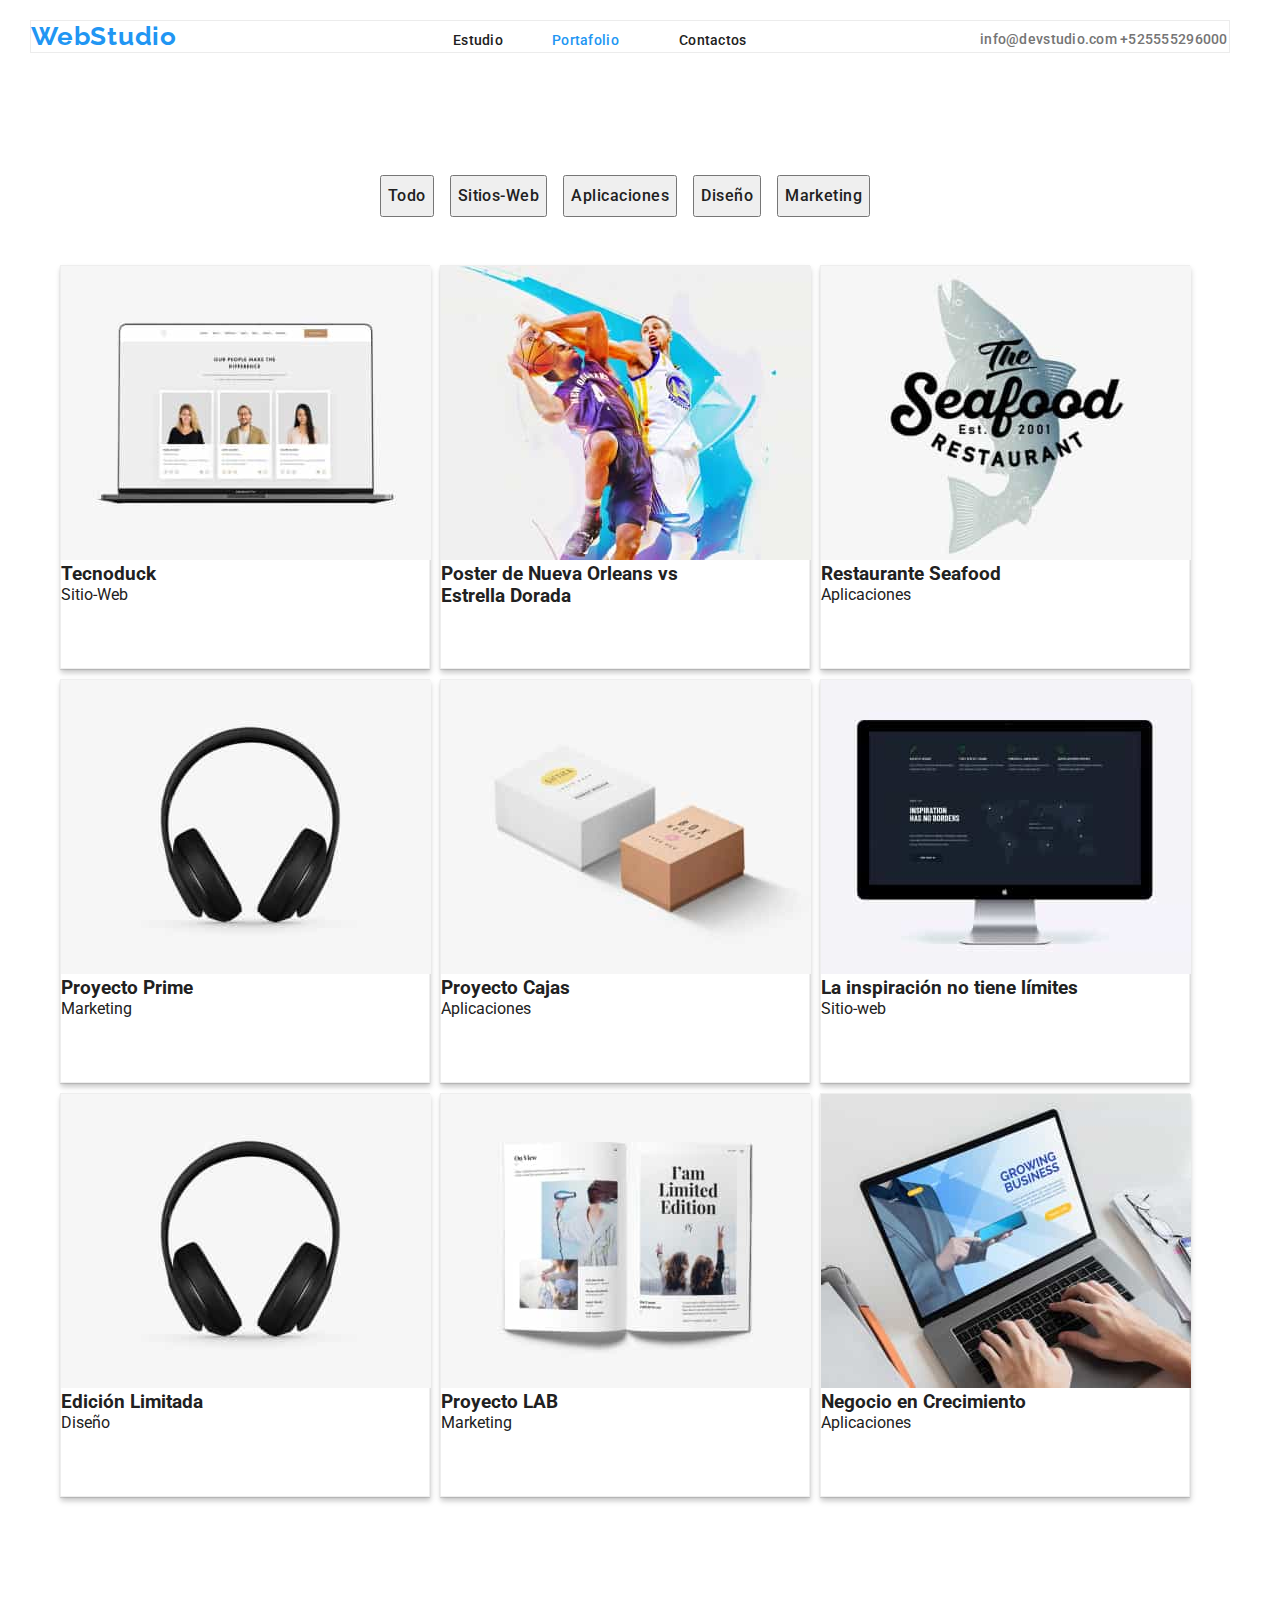
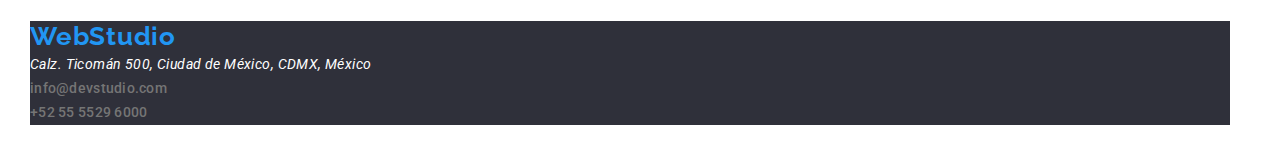
==== portfolio.html @ 1315d162 "update index and portfolio" ====
<!DOCTYPE html>
<html lang="en">
  <head>
    <meta charset="UTF-8" >
    <meta http-equiv="X-UA-Compatible" content="IE=edge" >
    <meta name="viewport" content="width=device-width, initial-scale=1.0" >
    <title>WebStudio</title>
    <link
      rel="stylesheet"
      href="https://cdnjs.cloudflare.com/ajax/libs/modern-normalize/1.1.0/modern-normalize.css"
    />
    <link rel="stylesheet" href="./css/styles.css" >
    <link rel="preconnect" href="https://fonts.googleapis.com" >
    <link rel="preconnect" href="https://fonts.gstatic.com" crossorigin >
    <link
      href="https://fonts.googleapis.com/css2?family=Raleway:wght@700&family=Roboto:wght@400;500;700;900&display=swap"
      rel="stylesheet"
    >
  </head>
  <body>
    <div class="container">
    <header>
      <div class="menu-container">
      <a class="logo" href="">WebStudio</a>
      <nav>
        <ul class="links">
          <li><a class="link1" href="index.html">Estudio</a></li>
          <li><a class="link2 active" href="portfolio.html">Portafolio</a></li>
          <li><a class="link3" href="#">Contactos</a></li>
        </ul>
      </nav>
      <ul>
        <li>
          <a class="contact1" href="mailto:info@devstudio.com"
            >info@devstudio.com</a
          >
        </li>
        <li>
          <a class="contact2" href="tel:+525555296000">+525555296000</a>
        </li>
      </ul>
      </div>
    </header>
    <main>
      <section>
        <ul class="buttons-container">
          <li><button class="buttons" type="button">Todo</button></li>
          <li><button class="buttons" type="button">Sitios-Web</button></li>
          <li><button class="buttons" type="button">Aplicaciones</button></li>
          <li><button class="buttons" type="button">Diseño</button></li>
          <li><button class="buttons" type="button">Marketing</button></li>
        </ul>
        <ul class="proyects-container">
          <li class="proyects-card">
            <img src="./images/tecnoduck.jpg" alt="Tecnoduck" width="370">
            <h3>Tecnoduck</h3>
            <p>Sitio-Web</p>
          </li>
          <li class="proyects-card">
            <img src="./images/posterneworle.jpg" alt="poster" width="370">
            <h3>Poster de Nueva Orleans vs </h3>
            <h3>Estrella Dorada</h3>
          </li>
          <li class="proyects-card">
            <img src="./images/seafood.jpg" alt="food" width="370">
            <h3>Restaurante Seafood</h3>
            <p>Aplicaciones</p>
          </li>
          <li class="proyects-card">
            <img src="./images/prime.jpg" alt="Proyecto Prime" width="370">
            <h3>Proyecto Prime</h3>
            <p>Marketing</p>
          </li>
          <li class="proyects-card">
            <img src="./images/box.jpg" alt="Proyecto Cajas" width="370">
            <h3>Proyecto Cajas</h3>
            <p>Aplicaciones</p>
          </li>
          <li class="proyects-card">
            <img
              src="./images/limit.jpg"
              alt="La inspiración no tiene límites"
              width="370"
            >
            <h3>La inspiración no tiene límites</h3>
            <p>Sitio-web</p>
          </li>
          <li class="proyects-card">
            <img src="./images/prime.jpg" alt="Edición Limitada" width="370">
            <h3>Edición Limitada</h3>
            <p>Diseño</p>
          </li>
          <li class="proyects-card">
            <img src="./images/lab.jpg" alt="Proyecto LAB" width="370">
            <h3>Proyecto LAB</h3>
            <p>Marketing</p>
          </li>
          <li class="proyects-card">
            <img
              src="./images/crecimiento.jpg"
              alt="Negocio en Crecimiento"
              width="370"
            >
            <h3>Negocio en Crecimiento</h3>
            <p>Aplicaciones</p>
          </li>
        </ul>
      </section>
    </main>
    <footer>
      <div class="piepage">
      <a class="logo" href="">WebStudio</a>
      <address>
        <ul>
          <li>Calz. Ticomán 500, Ciudad de México, CDMX, México</li>
          <li><a class="contact" href="mailto:info@devstudio.com">info@devstudio.com</a></li>
          <li><a class="contact" href="tel:+525555296000">+52 55 5529 6000</a></li>
        </ul>
      </address>
      </div>
    </footer>
    </div>
  </body>
</html>
---- css/styles.css ----
:root {
  --brand-color: #212121;
  --brand2-color: #2196f3;
  --brand3-color: #ffffff;
  --brand4-color: #757575;
}
* {
  box-sizing: border-box;
  margin: 0;
  padding: 0;
}
body {
  font-family: 'Roboto', sans-serif;
  color: var(--brand-color);
  list-style-type: none;
}
li {
  list-style-type: none;
}
section{
  padding-top: 94px;
  padding-bottom: 94px;
}
.logo {
  font-family: 'Raleway', sans-serif;
  font-style: normal;
  font-weight: 700;
  font-size: 26px;
  line-height: 31px;
  /* identical to box height */
  letter-spacing: 0.03em;
  color: var(--brand2-color);
  text-decoration: none;
}
.link1 {
  position: absolute;
  width: 49px;
  height: 16px;
  left: 453px;
  top: 32px;
  font-style: normal;
  font-weight: 500;
  font-size: 14px;
  line-height: 16px;
  letter-spacing: 0.02em;
  color: var(--brand-color);
  text-decoration: none;
}
.link2 {
  position: absolute;
  width: 65px;
  height: 16px;
  left: 552px;
  top: 32px;
  font-style: normal;
  font-weight: 500;
  font-size: 14px;
  line-height: 16px;
  letter-spacing: 0.02em;
  color: var(--brand-color);
  text-decoration: none;
}
.link3 {
  position: absolute;
  width: 59px;
  height: 16px;
  left: 679px;
  top: 32px;
  font-style: normal;
  font-weight: 500;
  font-size: 14px;
  line-height: 16px;
  letter-spacing: 0.02em;
  color: var(--brand-color);
  text-decoration: none;
}
.link1:hover,
.link2:hover,
.link3:hover,
.contact:hover {
  color: var(--brand2-color);
}
.buttons:hover,
.button1:hover {
  background-color: var(--brand2-color);
  color: var(--brand3-color);
  box-shadow: 0px 3px 1px rgba(0, 0, 0, 0.1), 0px 1px 2px rgba(0, 0, 0, 0.08),
    0px 2px 2px rgba(0, 0, 0, 0.12);
  border-radius: 4px;
}
.link1.active,
.link2.active,
.link3.active,
.button1:active,
.contact:active {
  color: var(--brand2-color);
}
.buttons:focus {
  background-color: var(--brand2-color);
  color: var(--brand3-color);
}
.contact1 {
  position: absolute;
  width: 135px;
  height: 16px;
  left: 980px;
  top: 32px;
  font-style: normal;
  font-weight: 500;
  font-size: 14px;
  line-height: 1.14;
  letter-spacing: 0.02em;
  color: var(--brand4-color);
  list-style: none;
  text-decoration: none;
}
.contact2 {
  position: absolute;
  width: 118px;
  height: 16px;
  left: 1120px;
  top: 32px;
  font-style: normal;
  font-weight: 500;
  font-size: 14px;
  line-height: 1.14;
  letter-spacing: 0.02em;
  color: var(--brand4-color);
  list-style: none;
  text-decoration: none;
}
.contact {
  width: 118px;
  height: 16px;
  font-style: normal;
  font-weight: 500;
  font-size: 14px;
  line-height: 1.14;
  letter-spacing: 0.02em;
  color: var(--brand4-color);
  list-style: none;
  text-decoration: none;
}
.title1 {
  width: 1200px;
  font-style: normal;
  font-weight: 900;
  font-size: 44px;
  line-height: 1.36;
  text-align: center;
  letter-spacing: 0.06em;
  text-transform: uppercase;
  color: #ffffff;
  background: #2f303a;
}
.button1 {
  font-style: normal;
  font-weight: 700;
  font-size: 16px;
  line-height: 1.87;
  background: var(--brand2-color);
  box-shadow: 0px 4px 4px rgba(0, 0, 0, 0.15);
  border-radius: 4px;
  cursor: pointer;
  /* display: flex; */
  align-items: center;
  text-align: center;
  letter-spacing: 0.06em;
  color: var(--brand3-color);
}

.buttons {
  font-style: normal;
  font-weight: 500;
  font-size: 16px;
  line-height: 1.62;
  /* identical to box height, or 162% */
  text-align: center;
  letter-spacing: 0.03em;
  color: var(--brand-color);
  cursor: pointer;
  margin: 8px;
  padding: 6px 6px;
}

.text {
  font-style: normal;
  font-weight: 400;
  font-size: 14px;
  line-height: 1.71;
  /* or 171% */
  letter-spacing: 0.03em;
  color: var(--brand4-color);
  margin-left: 1px;
}

.title2 {
  font-style: normal;
  font-weight: 700;
  font-size: 36px;
  line-height: 2.62;
  text-align: center;
  letter-spacing: 0.03em;
  color: var(--brand-color);
  margin-left: 50px;
}

.title3 {
  font-style: normal;
  font-weight: 500;
  font-size: 16px;
  line-height: 1.18;
  /* identical to box height */
  text-align: center;
  letter-spacing: 0.03em;
  color: var(--brand-color);
}

.subtitles {
  display: flex;
  font-style: normal;
  font-weight: 700;
  font-size: 14px;
  line-height: 1.14;
  letter-spacing: 0.03em;
  color: var(--brand-color);
}

.carge {
  font-style: normal;
  font-weight: 400;
  font-size: 16px;
  line-height: 1.18;
  /* identical to box height */
  text-align: center;
  letter-spacing: 0.03em;
  color: var(--brand4-color);
}

.piepage {
  font-style: normal;
  font-weight: 400;
  font-size: 14px;
  line-height: 1.71;
  /* or 171% */
  letter-spacing: 0.03em;
  color: #ffffff;
  background-color: #2f303a;
}
/* .img.title2{
  background: url(.jpg);
} */
.container {
  box-sizing: border-box;
  width: 1200px;
  margin-left: 30px;
  margin-right: auto;
  margin-top: 20px;
  margin-bottom: 20px;
}
.menu-container {
  border: 1px solid #ececec;
  width: 1200px;
  border-bottom-width: 1px;
  border-bottom-color: 1px solid #ececec;
}
.team-container,
.buttons-container {
  display: flex;
  justify-content: center;
  padding: 20px;
  margin-right: 10px;
  margin-bottom: 10px;
}
.proyects-container {
  box-sizing: border-box;
  display: flex;
  flex-wrap: wrap;
  padding: 10px;
  margin: 10px;
  justify-content: center;
}
.proyects-card {
  width: 370px;
  height: 404px;
  background: #ffffff;
  border: 1px solid #eeeeee;
  box-shadow: 0px 1px 1px rgba(0, 0, 0, 0.12), 0px 4px 4px rgba(0, 0, 0, 0.06),
    1px 4px 6px rgba(0, 0, 0, 0.16);
  margin-right: 10px;
  margin-bottom: 10px;
}
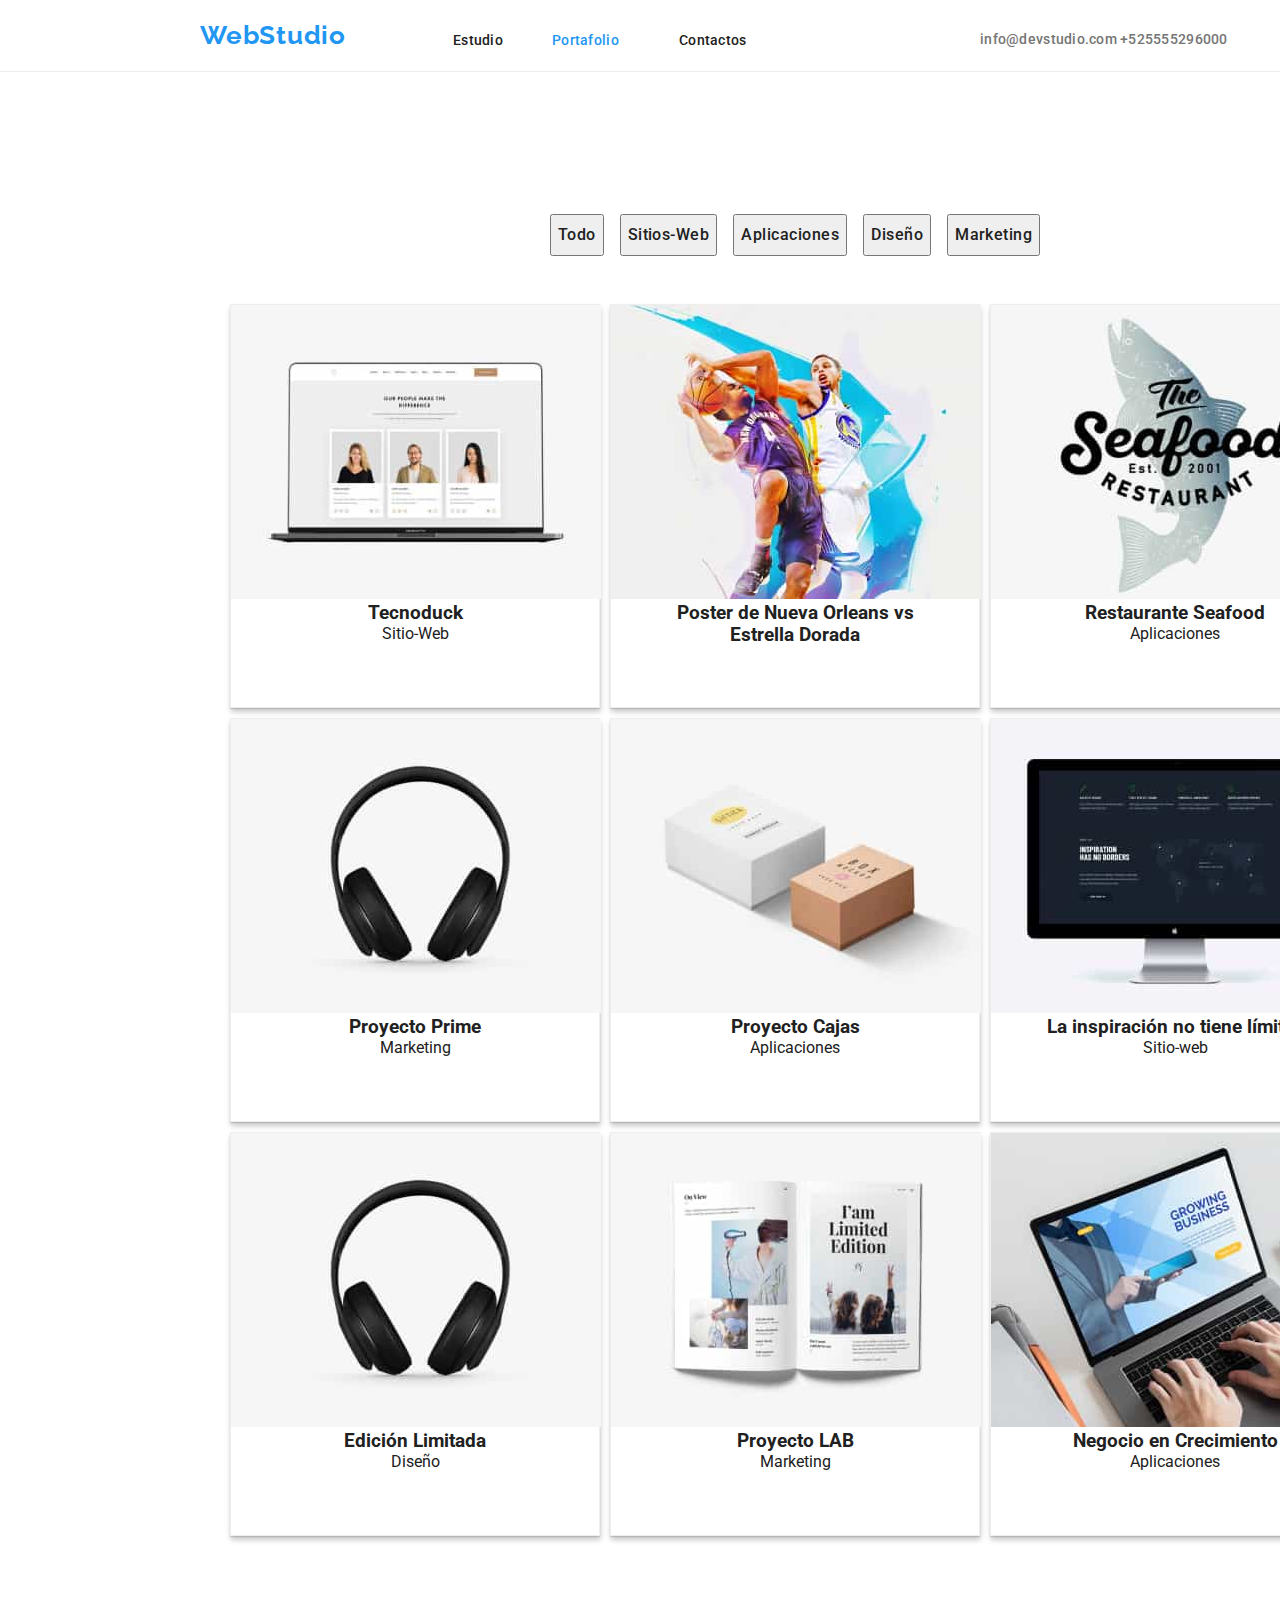
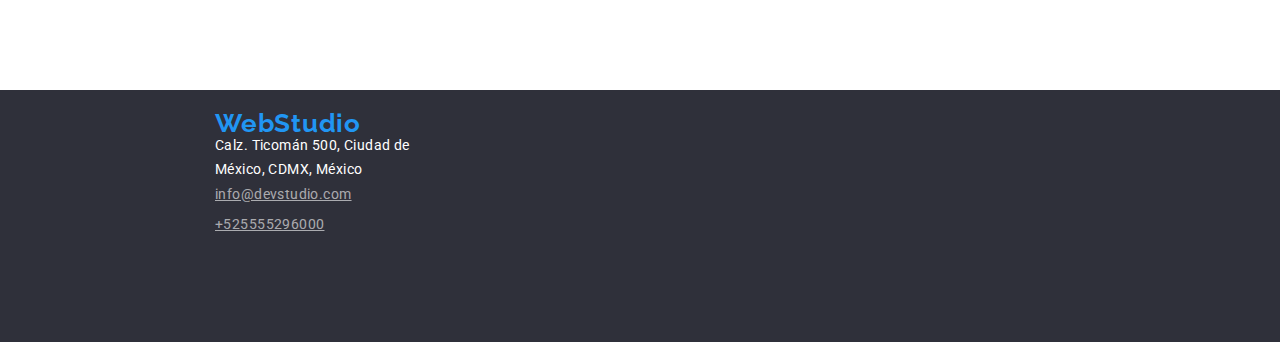
==== commit 23bc6149: "update css" ====
--- a/portfolio.html
+++ b/portfolio.html
@@ -8,7 +8,7 @@
     <link
       rel="stylesheet"
       href="https://cdnjs.cloudflare.com/ajax/libs/modern-normalize/1.1.0/modern-normalize.css"
-    />
+    >
     <link rel="stylesheet" href="./css/styles.css" >
     <link rel="preconnect" href="https://fonts.googleapis.com" >
     <link rel="preconnect" href="https://fonts.gstatic.com" crossorigin >
@@ -18,9 +18,8 @@
     >
   </head>
   <body>
-    <div class="container">
     <header>
-      <div class="menu-container">
+      <div class="container">
       <a class="logo" href="">WebStudio</a>
       <nav>
         <ul class="links">
@@ -29,20 +28,16 @@
           <li><a class="link3" href="#">Contactos</a></li>
         </ul>
       </nav>
-      <ul>
-        <li>
-          <a class="contact1" href="mailto:info@devstudio.com"
-            >info@devstudio.com</a
-          >
-        </li>
-        <li>
-          <a class="contact2" href="tel:+525555296000">+525555296000</a>
-        </li>
+      <ul class="links">
+        <li><a class="contact1" href="mailto:info@devstudio.com">info@devstudio.com</a></li>
+        <li><a class="contact2" href="tel:+525555296000">+525555296000</a></li>
+      </ul>
       </ul>
       </div>
     </header>
-    <main>
+    <main class="top2">
       <section>
+        <div class="container">
         <ul class="buttons-container">
           <li><button class="buttons" type="button">Todo</button></li>
           <li><button class="buttons" type="button">Sitios-Web</button></li>
@@ -105,20 +100,26 @@
             <p>Aplicaciones</p>
           </li>
         </ul>
+        </div>
       </section>
     </main>
-    <footer>
-      <div class="piepage">
-      <a class="logo" href="">WebStudio</a>
+    <footer class="top1">
+      <div class="container">
+      <a class="logo3" href="">WebStudio</a>
       <address>
         <ul>
-          <li>Calz. Ticomán 500, Ciudad de México, CDMX, México</li>
-          <li><a class="contact" href="mailto:info@devstudio.com">info@devstudio.com</a></li>
-          <li><a class="contact" href="tel:+525555296000">+52 55 5529 6000</a></li>
+          <li class="address2">Calz. Ticomán 500, Ciudad de México, CDMX, México</li>
+          <li>
+            <a class="contact6" href="mailto:info@devstudio.com"
+              >info@devstudio.com</a
+            >
+          </li>
+          <li>
+            <a class="contact7" href="tel:+525555296000">+525555296000</a>
+          </li>
         </ul>
-      </address>
+      </address>  
       </div>
     </footer>
-    </div>
   </body>
 </html>
--- a/css/styles.css
+++ b/css/styles.css
@@ -3,6 +3,7 @@
   --brand2-color: #2196f3;
   --brand3-color: #ffffff;
   --brand4-color: #757575;
+  --brand5-color: #2f303a;
 }
 * {
   box-sizing: border-box;
@@ -10,6 +11,7 @@
   padding: 0;
 }
 body {
+  width: 1600px;
   font-family: 'Roboto', sans-serif;
   color: var(--brand-color);
   list-style-type: none;
@@ -22,6 +24,10 @@
   padding-bottom: 94px;
 }
 .logo {
+    /* width: 145px;
+    height: 31px;
+    left: 215px;
+    top: 24px; */
   font-family: 'Raleway', sans-serif;
   font-style: normal;
   font-weight: 700;
@@ -32,12 +38,31 @@
   color: var(--brand2-color);
   text-decoration: none;
 }
+.logo2 {
+position: absolute;
+  width: 145px;
+  height: 31px;
+  left: 215px;
+  top: 2218px;
+  font-family: 'Raleway', sans-serif;
+  font-style: normal;
+  font-weight: 700;
+  font-size: 26px;
+  line-height: 31px;
+  /* identical to box height */
+  letter-spacing: 0.03em;
+  color: var(--brand2-color);
+  text-decoration: none;
+}
+.links{
+  display: flex;
+}
 .link1 {
   position: absolute;
   width: 49px;
   height: 16px;
   left: 453px;
-  top: 32px;
+  top: 32px; 
   font-style: normal;
   font-weight: 500;
   font-size: 14px;
@@ -99,7 +124,7 @@
   background-color: var(--brand2-color);
   color: var(--brand3-color);
 }
-.contact1 {
+.contact1{
   position: absolute;
   width: 135px;
   height: 16px;
@@ -129,20 +154,43 @@
   list-style: none;
   text-decoration: none;
 }
-.contact {
-  width: 118px;
-  height: 16px;
-  font-style: normal;
-  font-weight: 500;
-  font-size: 14px;
-  line-height: 1.14;
-  letter-spacing: 0.02em;
-  color: var(--brand4-color);
-  list-style: none;
-  text-decoration: none;
+.contact4 {
+position: absolute;
+  width: 231px;
+  height: 21px;
+  left: 215px;
+  top: 2306px;
+
+  font-family: 'Roboto';
+  font-style: normal;
+  font-weight: 400;
+  font-size: 14px;
+  line-height: 24px;
+  /* or 171% */
+
+  letter-spacing: 0.03em;
+
+  color: rgba(255, 255, 255, 0.6);
+}
+.contact5 {
+position: absolute;
+  width: 231px;
+  height: 21px;
+  left: 215px;
+  top: 2329px;
+
+  font-family: 'Roboto';
+  font-style: normal;
+  font-weight: 400;
+  font-size: 14px;
+  line-height: 24px;
+  /* or 171% */
+
+  letter-spacing: 0.03em;
+
+  color: rgba(255, 255, 255, 0.6);
 }
 .title1 {
-  width: 1200px;
   font-style: normal;
   font-weight: 900;
   font-size: 44px;
@@ -150,10 +198,14 @@
   text-align: center;
   letter-spacing: 0.06em;
   text-transform: uppercase;
-  color: #ffffff;
-  background: #2f303a;
+  color: var(--brand3-color);
+}
+.services{
+  justify-content: center;
+  margin-left: 20px;
 }
 .button1 {
+  width: 261px;
   font-style: normal;
   font-weight: 700;
   font-size: 16px;
@@ -162,7 +214,6 @@
   box-shadow: 0px 4px 4px rgba(0, 0, 0, 0.15);
   border-radius: 4px;
   cursor: pointer;
-  /* display: flex; */
   align-items: center;
   text-align: center;
   letter-spacing: 0.06em;
@@ -202,7 +253,7 @@
   text-align: center;
   letter-spacing: 0.03em;
   color: var(--brand-color);
-  margin-left: 50px;
+  margin-left: 40px;
 }
 
 .title3 {
@@ -215,7 +266,9 @@
   letter-spacing: 0.03em;
   color: var(--brand-color);
 }
-
+.bgcolor{
+  background-color: #F5F4FA;
+}
 .subtitles {
   display: flex;
   font-style: normal;
@@ -244,25 +297,15 @@
   line-height: 1.71;
   /* or 171% */
   letter-spacing: 0.03em;
-  color: #ffffff;
-  background-color: #2f303a;
-}
-/* .img.title2{
-  background: url(.jpg);
-} */
+  color: var(--brand3-color);
+}
 .container {
+  width: 1200px;
   box-sizing: border-box;
-  width: 1200px;
-  margin-left: 30px;
+  margin-left: auto;
   margin-right: auto;
   margin-top: 20px;
   margin-bottom: 20px;
-}
-.menu-container {
-  border: 1px solid #ececec;
-  width: 1200px;
-  border-bottom-width: 1px;
-  border-bottom-color: 1px solid #ececec;
 }
 .team-container,
 .buttons-container {
@@ -283,10 +326,126 @@
 .proyects-card {
   width: 370px;
   height: 404px;
-  background: #ffffff;
+  background: var(--brand3-color);
   border: 1px solid #eeeeee;
   box-shadow: 0px 1px 1px rgba(0, 0, 0, 0.12), 0px 4px 4px rgba(0, 0, 0, 0.06),
     1px 4px 6px rgba(0, 0, 0, 0.16);
   margin-right: 10px;
   margin-bottom: 10px;
 }
+.top{
+  border-top: 1px solid #ececec;
+  width: 1600px;
+  background: var(--brand5-color);
+  text-align: center;
+}
+.top2 {
+  border-top: 1px solid #ececec;
+  width: 1600px;
+  background: var(--brand3-color);
+  text-align: center;
+}
+.top1 {
+  width: 1600px;
+  height: 252px;
+  left: 0px;
+  top: 2158px;
+  background: var(--brand5-color);
+}
+.borde{
+  width: 1600px;
+    height: 0px;
+    left: 0px;
+    top: 80px;
+  border-bottom: 1px solid #ECECEC;
+}
+.address1{
+  position: absolute;
+    width: 231px;
+    height: 21px;
+    left: 215px;
+    top: 2258px;
+  
+    font-family: 'Roboto';
+    font-style: normal;
+    font-weight: 400;
+    font-size: 14px;
+    line-height: 24px;
+    /* or 171% */
+  
+    letter-spacing: 0.03em;
+  
+    color: var(--brand3-color)
+  }
+.address2 {
+position: absolute;
+  width: 231px;
+  height: 21px;
+  left: 215px;
+  top: 1733px;
+
+  font-family: 'Roboto';
+  font-style: normal;
+  font-weight: 400;
+  font-size: 14px;
+  line-height: 24px;
+  /* or 171% */
+
+  letter-spacing: 0.03em;
+
+  color: var(--brand3-color);
+}
+.contact6{
+  position: absolute;
+    width: 231px;
+    height: 21px;
+    left: 215px;
+    top: 1782px;
+  
+    font-family: 'Roboto';
+    font-style: normal;
+    font-weight: 400;
+    font-size: 14px;
+    line-height: 24px;
+    /* or 171% */
+  
+    letter-spacing: 0.03em;
+  
+    color: rgba(255, 255, 255, 0.6);
+}
+.contact7{
+  position: absolute;
+    width: 231px;
+    height: 21px;
+    left: 215px;
+    top: 1812px;
+  
+    font-family: 'Roboto';
+    font-style: normal;
+    font-weight: 400;
+    font-size: 14px;
+    line-height: 24px;
+    /* or 171% */
+  
+    letter-spacing: 0.03em;
+  
+    color: rgba(255, 255, 255, 0.6);
+}
+.logo3{
+  margin-top: 20px;
+  position: absolute;
+    width: 145px;
+    height: 31px;
+    left: 215px;
+    top: 1688px;
+  
+    font-family: 'Raleway';
+    font-style: normal;
+    font-weight: 700;
+    font-size: 26px;
+    line-height: 31px;
+    /* identical to box height */
+  text-decoration: none;
+    letter-spacing: 0.03em;
+    color: var(--brand2-color);
+}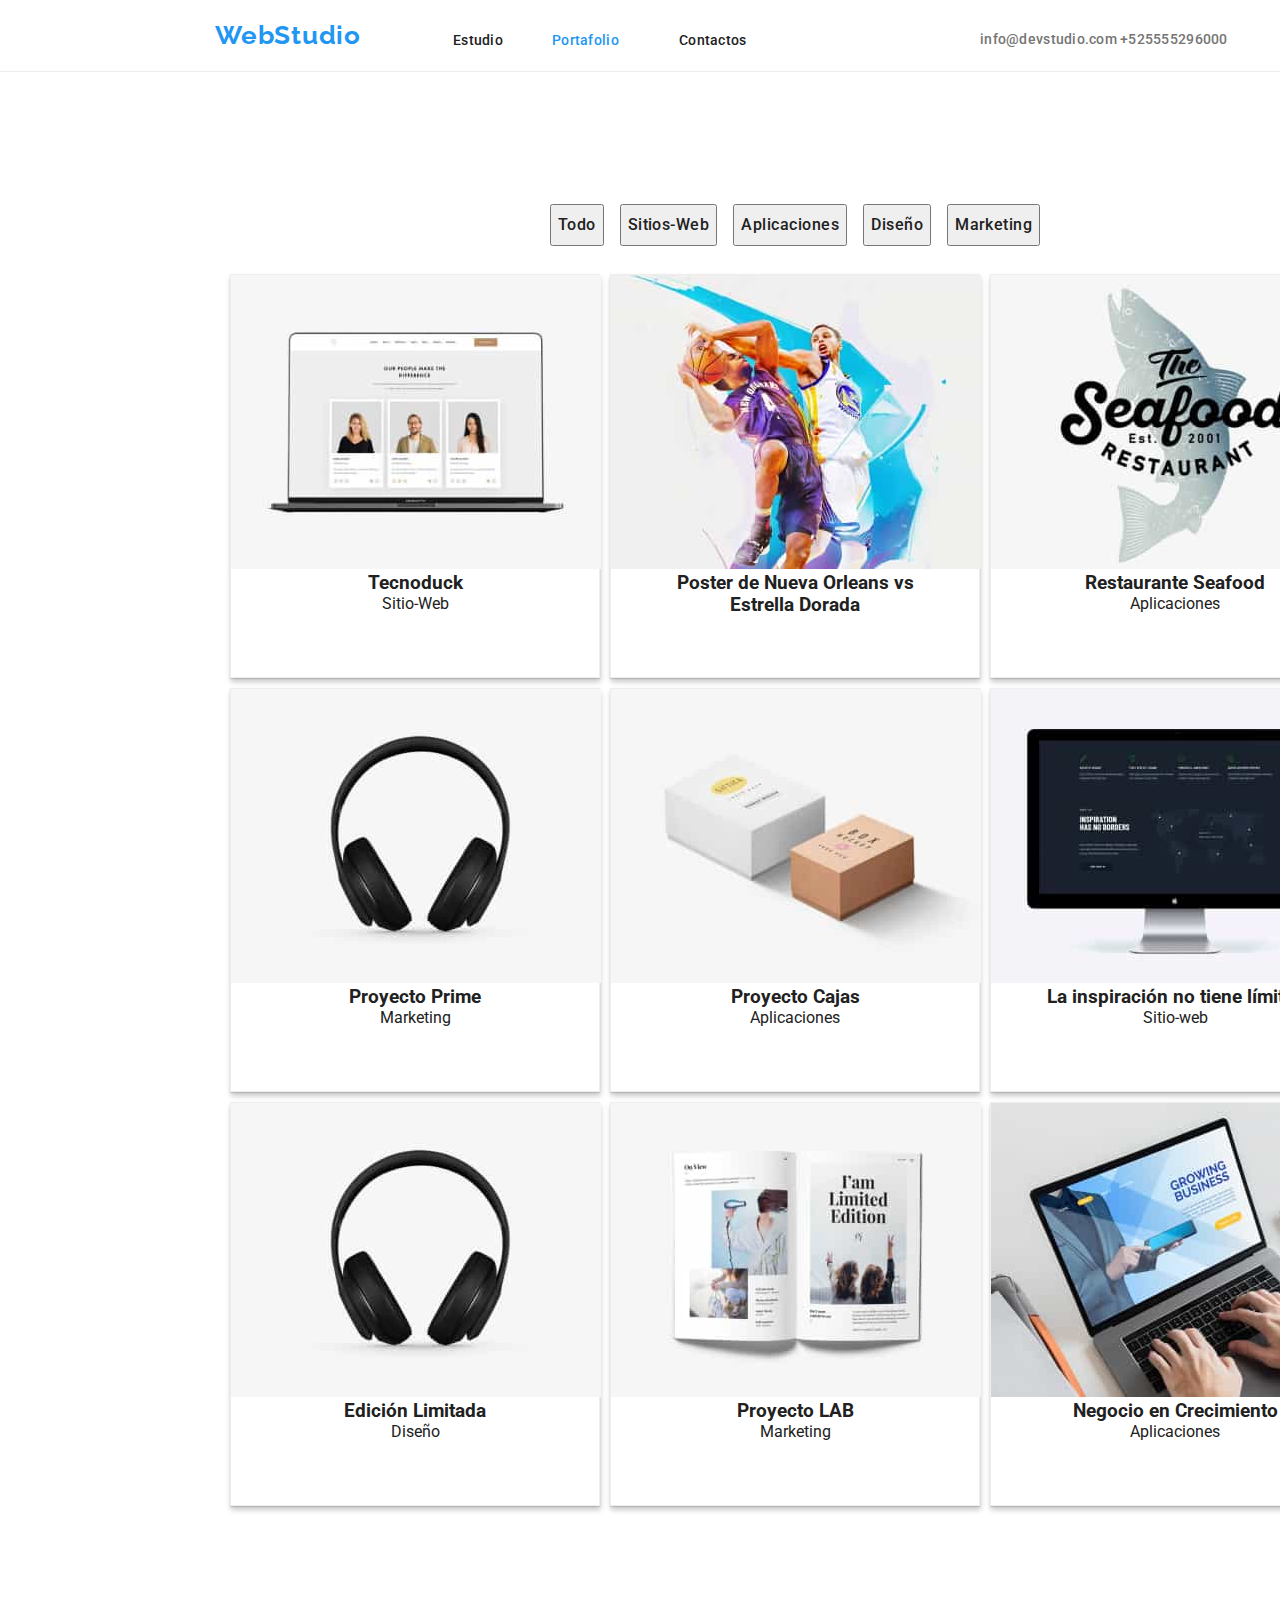
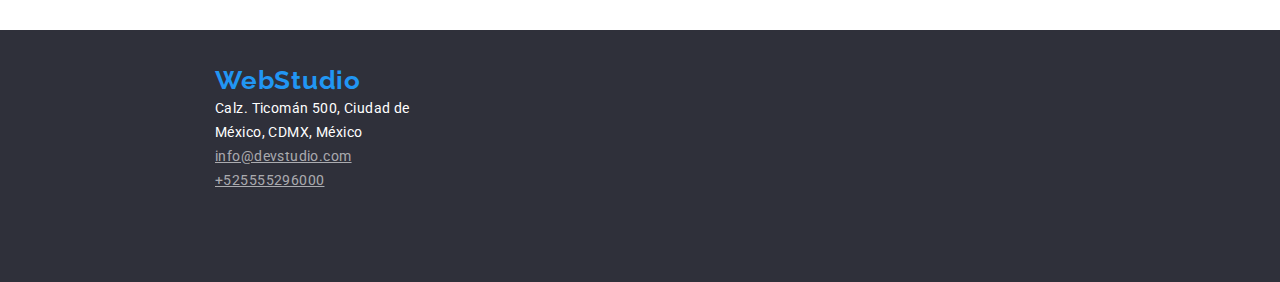
==== commit b155a577: "update css" ====
--- a/portfolio.html
+++ b/portfolio.html
@@ -105,17 +105,17 @@
     </main>
     <footer class="top1">
       <div class="container">
-      <a class="logo3" href="">WebStudio</a>
+      <a class="logo2" href="">WebStudio</a>
       <address>
         <ul>
-          <li class="address2">Calz. Ticomán 500, Ciudad de México, CDMX, México</li>
+          <li class="address1">Calz. Ticomán 500, Ciudad de México, CDMX, México</li>
           <li>
-            <a class="contact6" href="mailto:info@devstudio.com"
+            <a class="contact4" href="mailto:info@devstudio.com"
               >info@devstudio.com</a
             >
           </li>
           <li>
-            <a class="contact7" href="tel:+525555296000">+525555296000</a>
+            <a class="contact5" href="tel:+525555296000">+525555296000</a>
           </li>
         </ul>
       </address>  
--- a/css/styles.css
+++ b/css/styles.css
@@ -39,11 +39,7 @@
   text-decoration: none;
 }
 .logo2 {
-position: absolute;
   width: 145px;
-  height: 31px;
-  left: 215px;
-  top: 2218px;
   font-family: 'Raleway', sans-serif;
   font-style: normal;
   font-weight: 700;
@@ -155,12 +151,7 @@
   text-decoration: none;
 }
 .contact4 {
-position: absolute;
   width: 231px;
-  height: 21px;
-  left: 215px;
-  top: 2306px;
-
   font-family: 'Roboto';
   font-style: normal;
   font-weight: 400;
@@ -173,11 +164,8 @@
   color: rgba(255, 255, 255, 0.6);
 }
 .contact5 {
-position: absolute;
+/* position: absolute; */
   width: 231px;
-  height: 21px;
-  left: 215px;
-  top: 2329px;
 
   font-family: 'Roboto';
   font-style: normal;
@@ -202,7 +190,7 @@
 }
 .services{
   justify-content: center;
-  margin-left: 20px;
+  margin-left: 10px;
 }
 .button1 {
   width: 261px;
@@ -300,6 +288,7 @@
   color: var(--brand3-color);
 }
 .container {
+  padding: 0 15px;
   width: 1200px;
   box-sizing: border-box;
   margin-left: auto;
@@ -311,7 +300,7 @@
 .buttons-container {
   display: flex;
   justify-content: center;
-  padding: 20px;
+  padding: 10px;
   margin-right: 10px;
   margin-bottom: 10px;
 }
@@ -319,7 +308,6 @@
   box-sizing: border-box;
   display: flex;
   flex-wrap: wrap;
-  padding: 10px;
   margin: 10px;
   justify-content: center;
 }
@@ -346,10 +334,11 @@
   text-align: center;
 }
 .top1 {
+  padding-top: 15px;
   width: 1600px;
   height: 252px;
-  left: 0px;
-  top: 2158px;
+  /* left: 0px;
+  top: 2158px; */
   background: var(--brand5-color);
 }
 .borde{
@@ -360,11 +349,11 @@
   border-bottom: 1px solid #ECECEC;
 }
 .address1{
-  position: absolute;
+  /* position: absolute; */
     width: 231px;
-    height: 21px;
+    /* height: 21px;
     left: 215px;
-    top: 2258px;
+    top: 2258px; */
   
     font-family: 'Roboto';
     font-style: normal;
@@ -377,12 +366,12 @@
   
     color: var(--brand3-color)
   }
-.address2 {
-position: absolute;
+.address1 {
+/* position: absolute; */
   width: 231px;
-  height: 21px;
+  /* height: 21px;
   left: 215px;
-  top: 1733px;
+  top: 1733px; */
 
   font-family: 'Roboto';
   font-style: normal;
@@ -395,49 +384,13 @@
 
   color: var(--brand3-color);
 }
-.contact6{
-  position: absolute;
-    width: 231px;
-    height: 21px;
-    left: 215px;
-    top: 1782px;
-  
-    font-family: 'Roboto';
-    font-style: normal;
-    font-weight: 400;
-    font-size: 14px;
-    line-height: 24px;
-    /* or 171% */
-  
-    letter-spacing: 0.03em;
-  
-    color: rgba(255, 255, 255, 0.6);
-}
-.contact7{
-  position: absolute;
-    width: 231px;
-    height: 21px;
-    left: 215px;
-    top: 1812px;
-  
-    font-family: 'Roboto';
-    font-style: normal;
-    font-weight: 400;
-    font-size: 14px;
-    line-height: 24px;
-    /* or 171% */
-  
-    letter-spacing: 0.03em;
-  
-    color: rgba(255, 255, 255, 0.6);
-}
 .logo3{
-  margin-top: 20px;
-  position: absolute;
-    width: 145px;
+  /* margin-top: 20px; */
+  position: absolute;
+    /* width: 145px;
     height: 31px;
     left: 215px;
-    top: 1688px;
+    top: 1688px; */
   
     font-family: 'Raleway';
     font-style: normal;
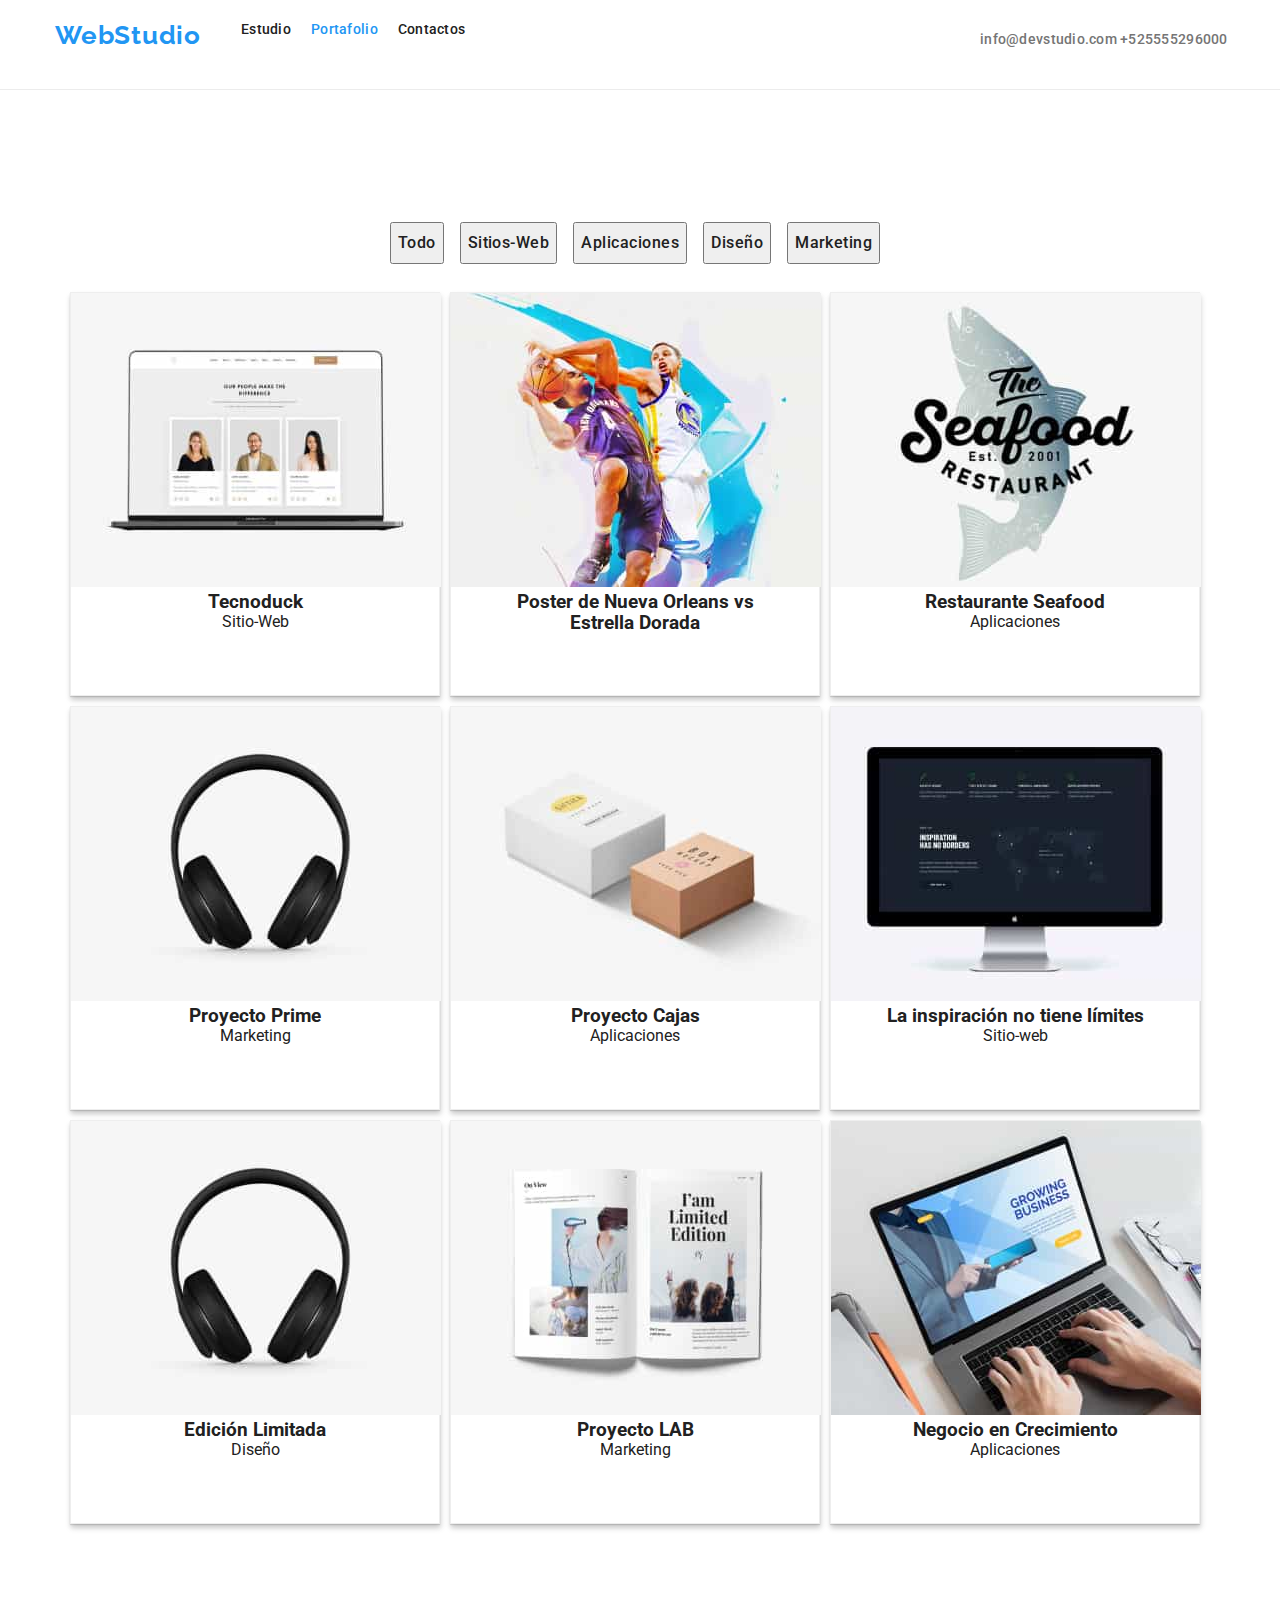
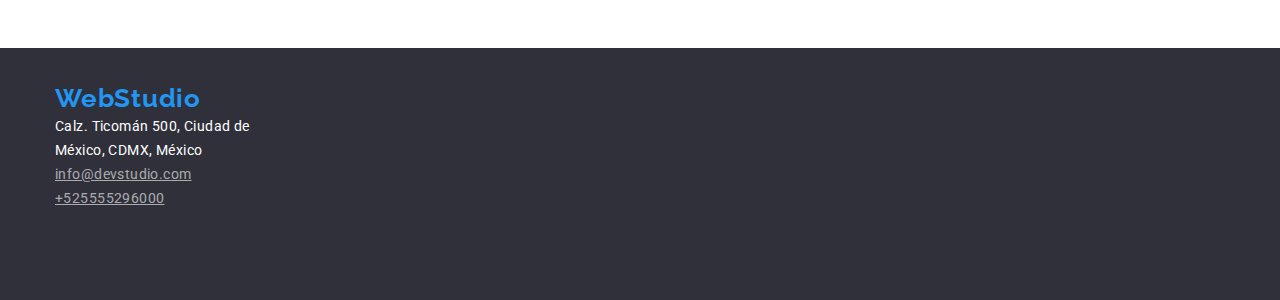
==== commit ed8ec8e4: "update css" ====
--- a/portfolio.html
+++ b/portfolio.html
@@ -20,9 +20,9 @@
   <body>
     <header>
       <div class="container">
-      <a class="logo" href="">WebStudio</a>
       <nav>
         <ul class="links">
+          <li><a class="logo" href="">WebStudio</a></li>
           <li><a class="link1" href="index.html">Estudio</a></li>
           <li><a class="link2 active" href="portfolio.html">Portafolio</a></li>
           <li><a class="link3" href="#">Contactos</a></li>
@@ -31,7 +31,6 @@
       <ul class="links">
         <li><a class="contact1" href="mailto:info@devstudio.com">info@devstudio.com</a></li>
         <li><a class="contact2" href="tel:+525555296000">+525555296000</a></li>
-      </ul>
       </ul>
       </div>
     </header>
--- a/css/styles.css
+++ b/css/styles.css
@@ -11,7 +11,7 @@
   padding: 0;
 }
 body {
-  width: 1600px;
+  width: 100%;
   font-family: 'Roboto', sans-serif;
   color: var(--brand-color);
   list-style-type: none;
@@ -24,10 +24,7 @@
   padding-bottom: 94px;
 }
 .logo {
-    /* width: 145px;
-    height: 31px;
-    left: 215px;
-    top: 24px; */
+  width: 145px;
   font-family: 'Raleway', sans-serif;
   font-style: normal;
   font-weight: 700;
@@ -37,6 +34,7 @@
   letter-spacing: 0.03em;
   color: var(--brand2-color);
   text-decoration: none;
+  margin-right: 40px;
 }
 .logo2 {
   width: 145px;
@@ -51,14 +49,10 @@
   text-decoration: none;
 }
 .links{
-  display: flex;
+  display: inline-flex;
 }
 .link1 {
-  position: absolute;
   width: 49px;
-  height: 16px;
-  left: 453px;
-  top: 32px; 
   font-style: normal;
   font-weight: 500;
   font-size: 14px;
@@ -66,13 +60,10 @@
   letter-spacing: 0.02em;
   color: var(--brand-color);
   text-decoration: none;
+  margin-right: 20px;
 }
 .link2 {
-  position: absolute;
   width: 65px;
-  height: 16px;
-  left: 552px;
-  top: 32px;
   font-style: normal;
   font-weight: 500;
   font-size: 14px;
@@ -80,13 +71,10 @@
   letter-spacing: 0.02em;
   color: var(--brand-color);
   text-decoration: none;
+  margin-right: 20px;
 }
 .link3 {
-  position: absolute;
   width: 59px;
-  height: 16px;
-  left: 679px;
-  top: 32px;
   font-style: normal;
   font-weight: 500;
   font-size: 14px;
@@ -94,6 +82,7 @@
   letter-spacing: 0.02em;
   color: var(--brand-color);
   text-decoration: none;
+  margin-right: 20px;
 }
 .link1:hover,
 .link2:hover,
@@ -157,25 +146,17 @@
   font-weight: 400;
   font-size: 14px;
   line-height: 24px;
-  /* or 171% */
-
-  letter-spacing: 0.03em;
-
+  letter-spacing: 0.03em;
   color: rgba(255, 255, 255, 0.6);
 }
 .contact5 {
-/* position: absolute; */
   width: 231px;
-
   font-family: 'Roboto';
   font-style: normal;
   font-weight: 400;
   font-size: 14px;
   line-height: 24px;
-  /* or 171% */
-
-  letter-spacing: 0.03em;
-
+  letter-spacing: 0.03em;
   color: rgba(255, 255, 255, 0.6);
 }
 .title1 {
@@ -323,55 +304,24 @@
 }
 .top{
   border-top: 1px solid #ececec;
-  width: 1600px;
+  width: 100%;
   background: var(--brand5-color);
   text-align: center;
 }
 .top2 {
   border-top: 1px solid #ececec;
-  width: 1600px;
+  width: 100%;
   background: var(--brand3-color);
   text-align: center;
 }
 .top1 {
   padding-top: 15px;
-  width: 1600px;
+  width: 100%;
   height: 252px;
-  /* left: 0px;
-  top: 2158px; */
   background: var(--brand5-color);
 }
-.borde{
-  width: 1600px;
-    height: 0px;
-    left: 0px;
-    top: 80px;
-  border-bottom: 1px solid #ECECEC;
-}
-.address1{
-  /* position: absolute; */
-    width: 231px;
-    /* height: 21px;
-    left: 215px;
-    top: 2258px; */
-  
-    font-family: 'Roboto';
-    font-style: normal;
-    font-weight: 400;
-    font-size: 14px;
-    line-height: 24px;
-    /* or 171% */
-  
-    letter-spacing: 0.03em;
-  
-    color: var(--brand3-color)
-  }
 .address1 {
-/* position: absolute; */
   width: 231px;
-  /* height: 21px;
-  left: 215px;
-  top: 1733px; */
 
   font-family: 'Roboto';
   font-style: normal;
@@ -385,19 +335,12 @@
   color: var(--brand3-color);
 }
 .logo3{
-  /* margin-top: 20px; */
   position: absolute;
-    /* width: 145px;
-    height: 31px;
-    left: 215px;
-    top: 1688px; */
-  
     font-family: 'Raleway';
     font-style: normal;
     font-weight: 700;
     font-size: 26px;
     line-height: 31px;
-    /* identical to box height */
   text-decoration: none;
     letter-spacing: 0.03em;
     color: var(--brand2-color);
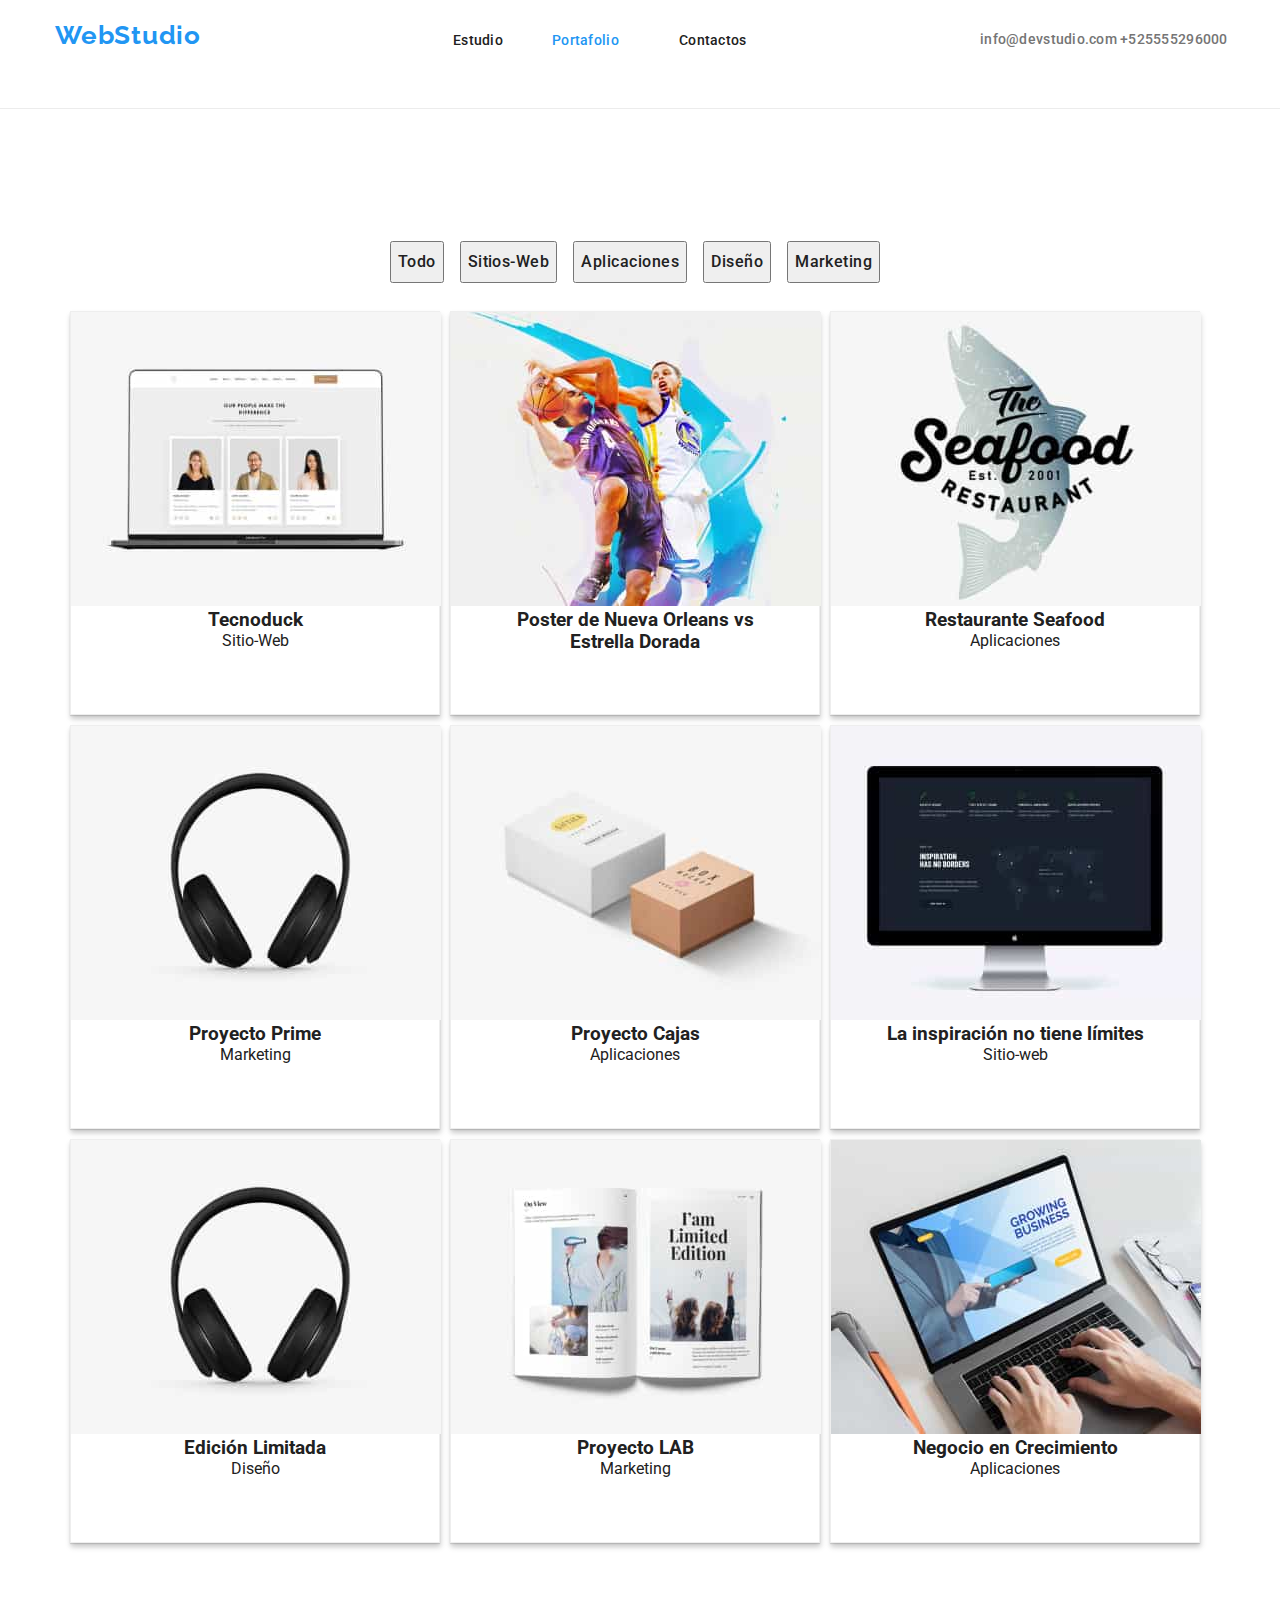
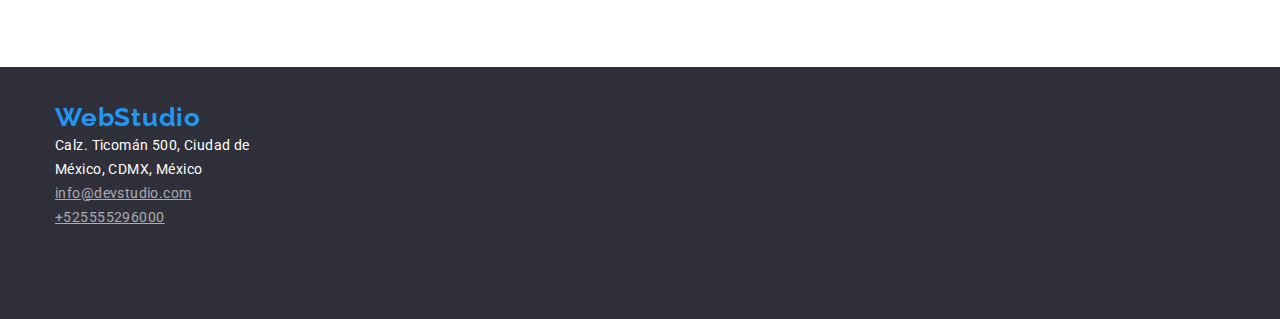
==== commit fac24f99: "update css and html" ====
--- a/portfolio.html
+++ b/portfolio.html
@@ -20,9 +20,9 @@
   <body>
     <header>
       <div class="container">
+      <li><a class="logo" href="">WebStudio</a></li>
       <nav>
         <ul class="links">
-          <li><a class="logo" href="">WebStudio</a></li>
           <li><a class="link1" href="index.html">Estudio</a></li>
           <li><a class="link2 active" href="portfolio.html">Portafolio</a></li>
           <li><a class="link3" href="#">Contactos</a></li>
@@ -104,17 +104,17 @@
     </main>
     <footer class="top1">
       <div class="container">
-      <a class="logo2" href="">WebStudio</a>
+      <a class="logo" href="">WebStudio</a>
       <address>
         <ul>
           <li class="address1">Calz. Ticomán 500, Ciudad de México, CDMX, México</li>
           <li>
-            <a class="contact4" href="mailto:info@devstudio.com"
+            <a class="contact3" href="mailto:info@devstudio.com"
               >info@devstudio.com</a
             >
           </li>
           <li>
-            <a class="contact5" href="tel:+525555296000">+525555296000</a>
+            <a class="contact3" href="tel:+525555296000">+525555296000</a>
           </li>
         </ul>
       </address>  
--- a/css/styles.css
+++ b/css/styles.css
@@ -24,7 +24,10 @@
   padding-bottom: 94px;
 }
 .logo {
-  width: 145px;
+    /* width: 145px;
+    height: 31px;
+    left: 215px;
+    top: 24px; */
   font-family: 'Raleway', sans-serif;
   font-style: normal;
   font-weight: 700;
@@ -34,25 +37,16 @@
   letter-spacing: 0.03em;
   color: var(--brand2-color);
   text-decoration: none;
-  margin-right: 40px;
-}
-.logo2 {
-  width: 145px;
-  font-family: 'Raleway', sans-serif;
-  font-style: normal;
-  font-weight: 700;
-  font-size: 26px;
-  line-height: 31px;
-  /* identical to box height */
-  letter-spacing: 0.03em;
-  color: var(--brand2-color);
-  text-decoration: none;
 }
 .links{
   display: inline-flex;
 }
 .link1 {
+  position: absolute;
   width: 49px;
+  height: 16px;
+  left: 453px;
+  top: 32px; 
   font-style: normal;
   font-weight: 500;
   font-size: 14px;
@@ -60,10 +54,13 @@
   letter-spacing: 0.02em;
   color: var(--brand-color);
   text-decoration: none;
-  margin-right: 20px;
 }
 .link2 {
+  position: absolute;
   width: 65px;
+  height: 16px;
+  left: 552px;
+  top: 32px;
   font-style: normal;
   font-weight: 500;
   font-size: 14px;
@@ -71,10 +68,13 @@
   letter-spacing: 0.02em;
   color: var(--brand-color);
   text-decoration: none;
-  margin-right: 20px;
 }
 .link3 {
+  position: absolute;
   width: 59px;
+  height: 16px;
+  left: 679px;
+  top: 32px;
   font-style: normal;
   font-weight: 500;
   font-size: 14px;
@@ -82,7 +82,6 @@
   letter-spacing: 0.02em;
   color: var(--brand-color);
   text-decoration: none;
-  margin-right: 20px;
 }
 .link1:hover,
 .link2:hover,
@@ -139,17 +138,7 @@
   list-style: none;
   text-decoration: none;
 }
-.contact4 {
-  width: 231px;
-  font-family: 'Roboto';
-  font-style: normal;
-  font-weight: 400;
-  font-size: 14px;
-  line-height: 24px;
-  letter-spacing: 0.03em;
-  color: rgba(255, 255, 255, 0.6);
-}
-.contact5 {
+.contact3 {
   width: 231px;
   font-family: 'Roboto';
   font-style: normal;
@@ -333,15 +322,4 @@
   letter-spacing: 0.03em;
 
   color: var(--brand3-color);
-}
-.logo3{
-  position: absolute;
-    font-family: 'Raleway';
-    font-style: normal;
-    font-weight: 700;
-    font-size: 26px;
-    line-height: 31px;
-  text-decoration: none;
-    letter-spacing: 0.03em;
-    color: var(--brand2-color);
 }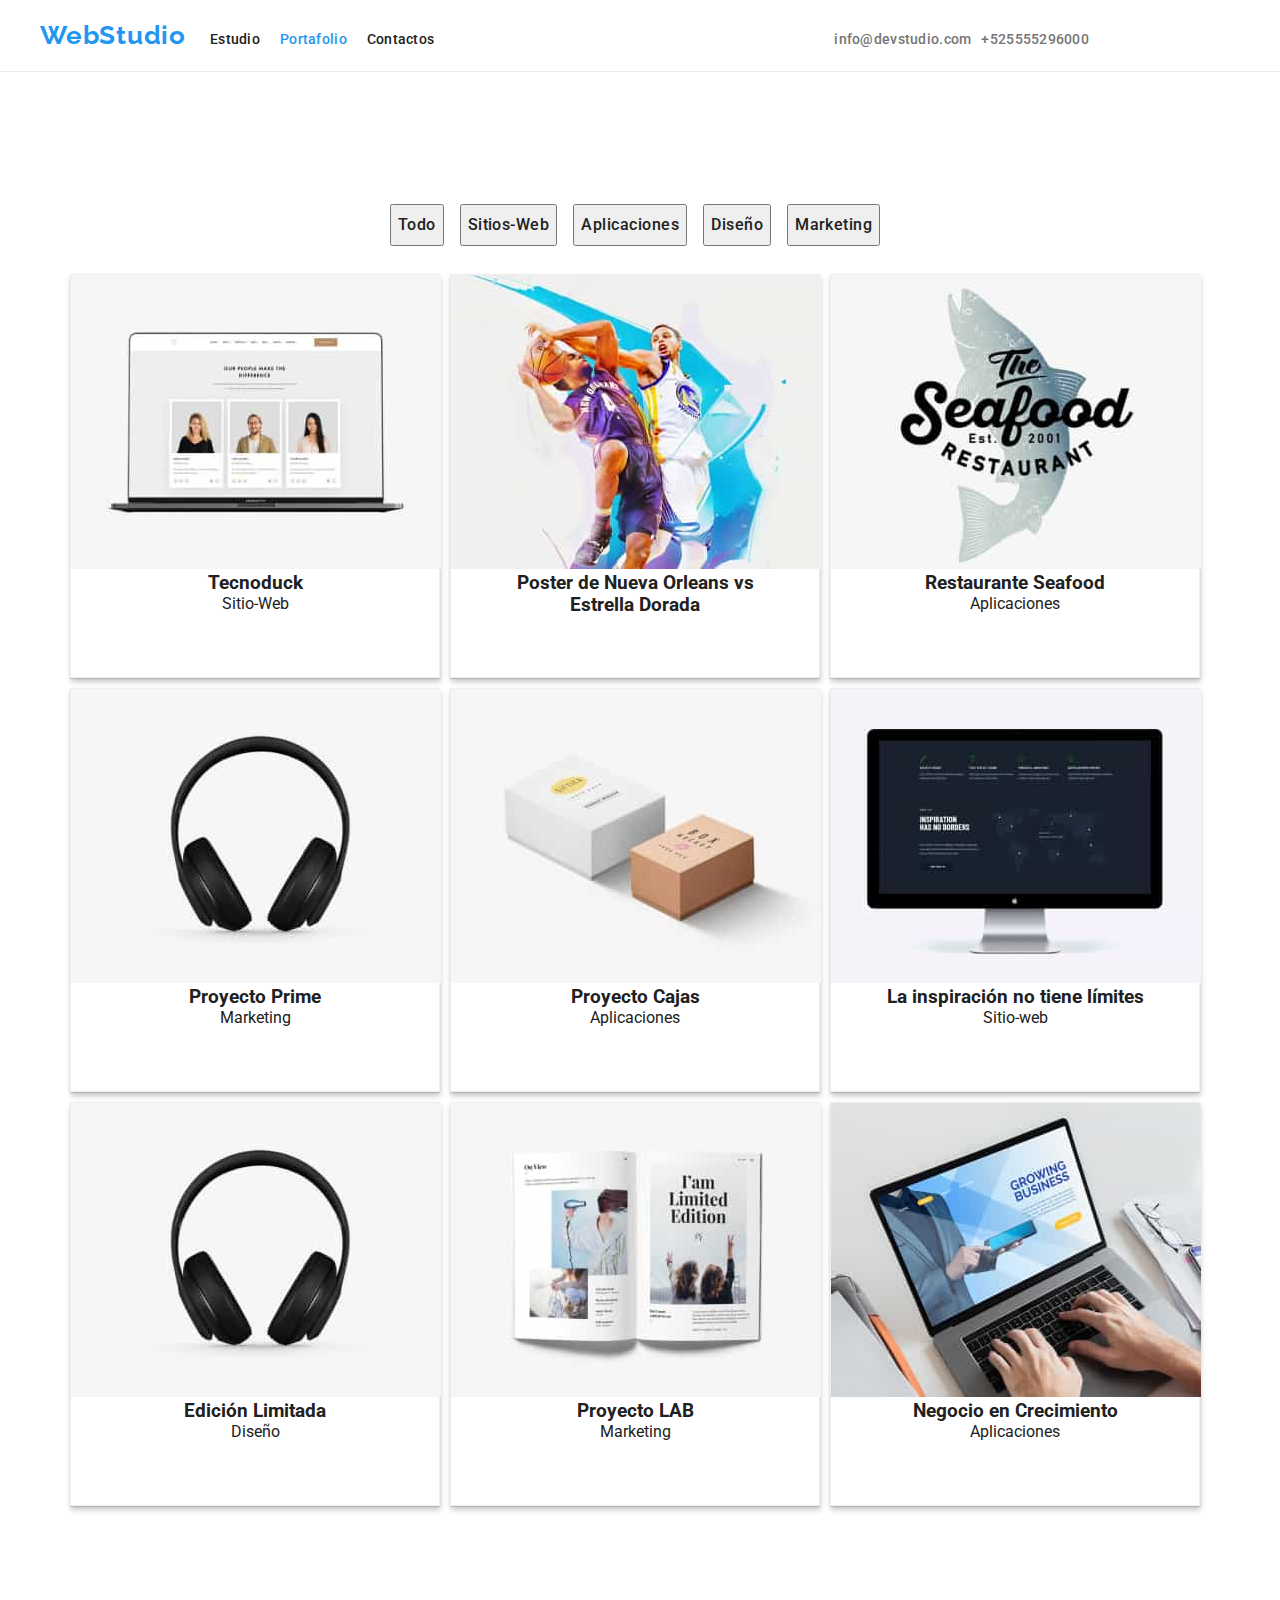
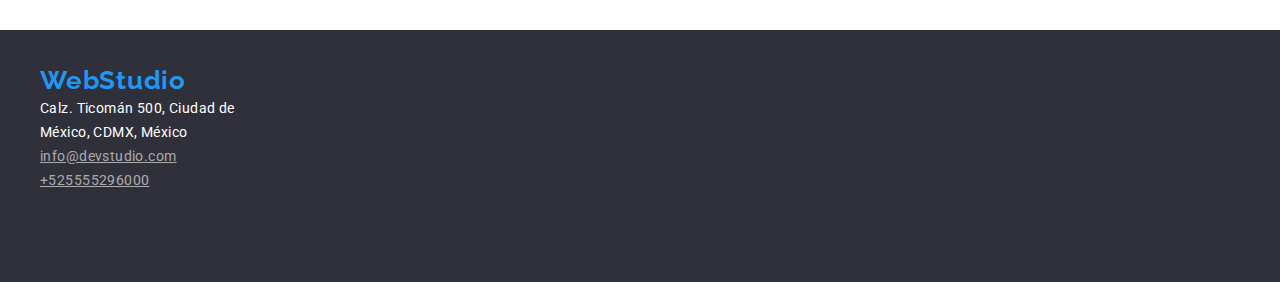
==== commit a050c4d9: "update css and html" ====
--- a/portfolio.html
+++ b/portfolio.html
@@ -20,18 +20,16 @@
   <body>
     <header>
       <div class="container">
-      <li><a class="logo" href="">WebStudio</a></li>
       <nav>
+        <a class="logo" href="">WebStudio</a>
         <ul class="links">
           <li><a class="link1" href="index.html">Estudio</a></li>
           <li><a class="link2 active" href="portfolio.html">Portafolio</a></li>
           <li><a class="link3" href="#">Contactos</a></li>
+          <li><a class="contact1" href="mailto:info@devstudio.com">info@devstudio.com</a></li>
+          <li><a class="contact2" href="tel:+525555296000">+525555296000</a></li>
         </ul>
       </nav>
-      <ul class="links">
-        <li><a class="contact1" href="mailto:info@devstudio.com">info@devstudio.com</a></li>
-        <li><a class="contact2" href="tel:+525555296000">+525555296000</a></li>
-      </ul>
       </div>
     </header>
     <main class="top2">
--- a/css/styles.css
+++ b/css/styles.css
@@ -24,8 +24,8 @@
   padding-bottom: 94px;
 }
 .logo {
-    /* width: 145px;
-    height: 31px;
+    width: 145px;
+    /* height: 31px;
     left: 215px;
     top: 24px; */
   font-family: 'Raleway', sans-serif;
@@ -37,16 +37,17 @@
   letter-spacing: 0.03em;
   color: var(--brand2-color);
   text-decoration: none;
+  margin-right: 20px;
 }
 .links{
   display: inline-flex;
 }
 .link1 {
-  position: absolute;
+  /* position: absolute; */
   width: 49px;
-  height: 16px;
+  /* height: 16px;
   left: 453px;
-  top: 32px; 
+  top: 32px;  */
   font-style: normal;
   font-weight: 500;
   font-size: 14px;
@@ -54,13 +55,14 @@
   letter-spacing: 0.02em;
   color: var(--brand-color);
   text-decoration: none;
+  margin-right: 20px;
 }
 .link2 {
-  position: absolute;
+  /* position: absolute; */
   width: 65px;
-  height: 16px;
+  /* height: 16px;
   left: 552px;
-  top: 32px;
+  top: 32px; */
   font-style: normal;
   font-weight: 500;
   font-size: 14px;
@@ -68,13 +70,14 @@
   letter-spacing: 0.02em;
   color: var(--brand-color);
   text-decoration: none;
+  margin-right: 20px;
 }
 .link3 {
-  position: absolute;
+  /* position: absolute; */
   width: 59px;
-  height: 16px;
+  /* height: 16px;
   left: 679px;
-  top: 32px;
+  top: 32px; */
   font-style: normal;
   font-weight: 500;
   font-size: 14px;
@@ -82,11 +85,22 @@
   letter-spacing: 0.02em;
   color: var(--brand-color);
   text-decoration: none;
+  margin-right: 400px;
 }
 .link1:hover,
 .link2:hover,
 .link3:hover,
-.contact:hover {
+.contact1:hover,
+.contact2:hover,
+.contact3:hover{
+  color: var(--brand2-color);
+}
+.link1:focus,
+.link2:focus,
+.link3:focus,
+.contact1:focus,
+.contact2:focus,
+.contact3:focus {
   color: var(--brand2-color);
 }
 .buttons:hover,
@@ -109,11 +123,11 @@
   color: var(--brand3-color);
 }
 .contact1{
-  position: absolute;
+  /* position: absolute; */
   width: 135px;
-  height: 16px;
+  /* height: 16px;
   left: 980px;
-  top: 32px;
+  top: 32px; */
   font-style: normal;
   font-weight: 500;
   font-size: 14px;
@@ -122,13 +136,14 @@
   color: var(--brand4-color);
   list-style: none;
   text-decoration: none;
+  margin-right: 10px;
 }
 .contact2 {
-  position: absolute;
+  /* position: absolute; */
   width: 118px;
-  height: 16px;
+  /* height: 16px;
   left: 1120px;
-  top: 32px;
+  top: 32px; */
   font-style: normal;
   font-weight: 500;
   font-size: 14px;
@@ -149,10 +164,16 @@
   color: rgba(255, 255, 255, 0.6);
 }
 .title1 {
+  width: 696px;
+  height: 120px;
+  left: 448px;
+  top: 280px;
+  font-family: 'Roboto';
   font-style: normal;
   font-weight: 900;
   font-size: 44px;
-  line-height: 1.36;
+  line-height: 60px;
+  /* or 136% */
   text-align: center;
   letter-spacing: 0.06em;
   text-transform: uppercase;
@@ -164,6 +185,9 @@
 }
 .button1 {
   width: 261px;
+  height: 50px;
+    left: 666px;
+    top: 430px;
   font-style: normal;
   font-weight: 700;
   font-size: 16px;
@@ -172,7 +196,6 @@
   box-shadow: 0px 4px 4px rgba(0, 0, 0, 0.15);
   border-radius: 4px;
   cursor: pointer;
-  align-items: center;
   text-align: center;
   letter-spacing: 0.06em;
   color: var(--brand3-color);
@@ -258,7 +281,7 @@
   color: var(--brand3-color);
 }
 .container {
-  padding: 0 15px;
+  padding: 15 15px;
   width: 1200px;
   box-sizing: border-box;
   margin-left: auto;
@@ -293,9 +316,11 @@
 }
 .top{
   border-top: 1px solid #ececec;
-  width: 100%;
+  width: auto;
+  height: 600px;
+  left: -4px;
+  top: 80px;
   background: var(--brand5-color);
-  text-align: center;
 }
 .top2 {
   border-top: 1px solid #ececec;
